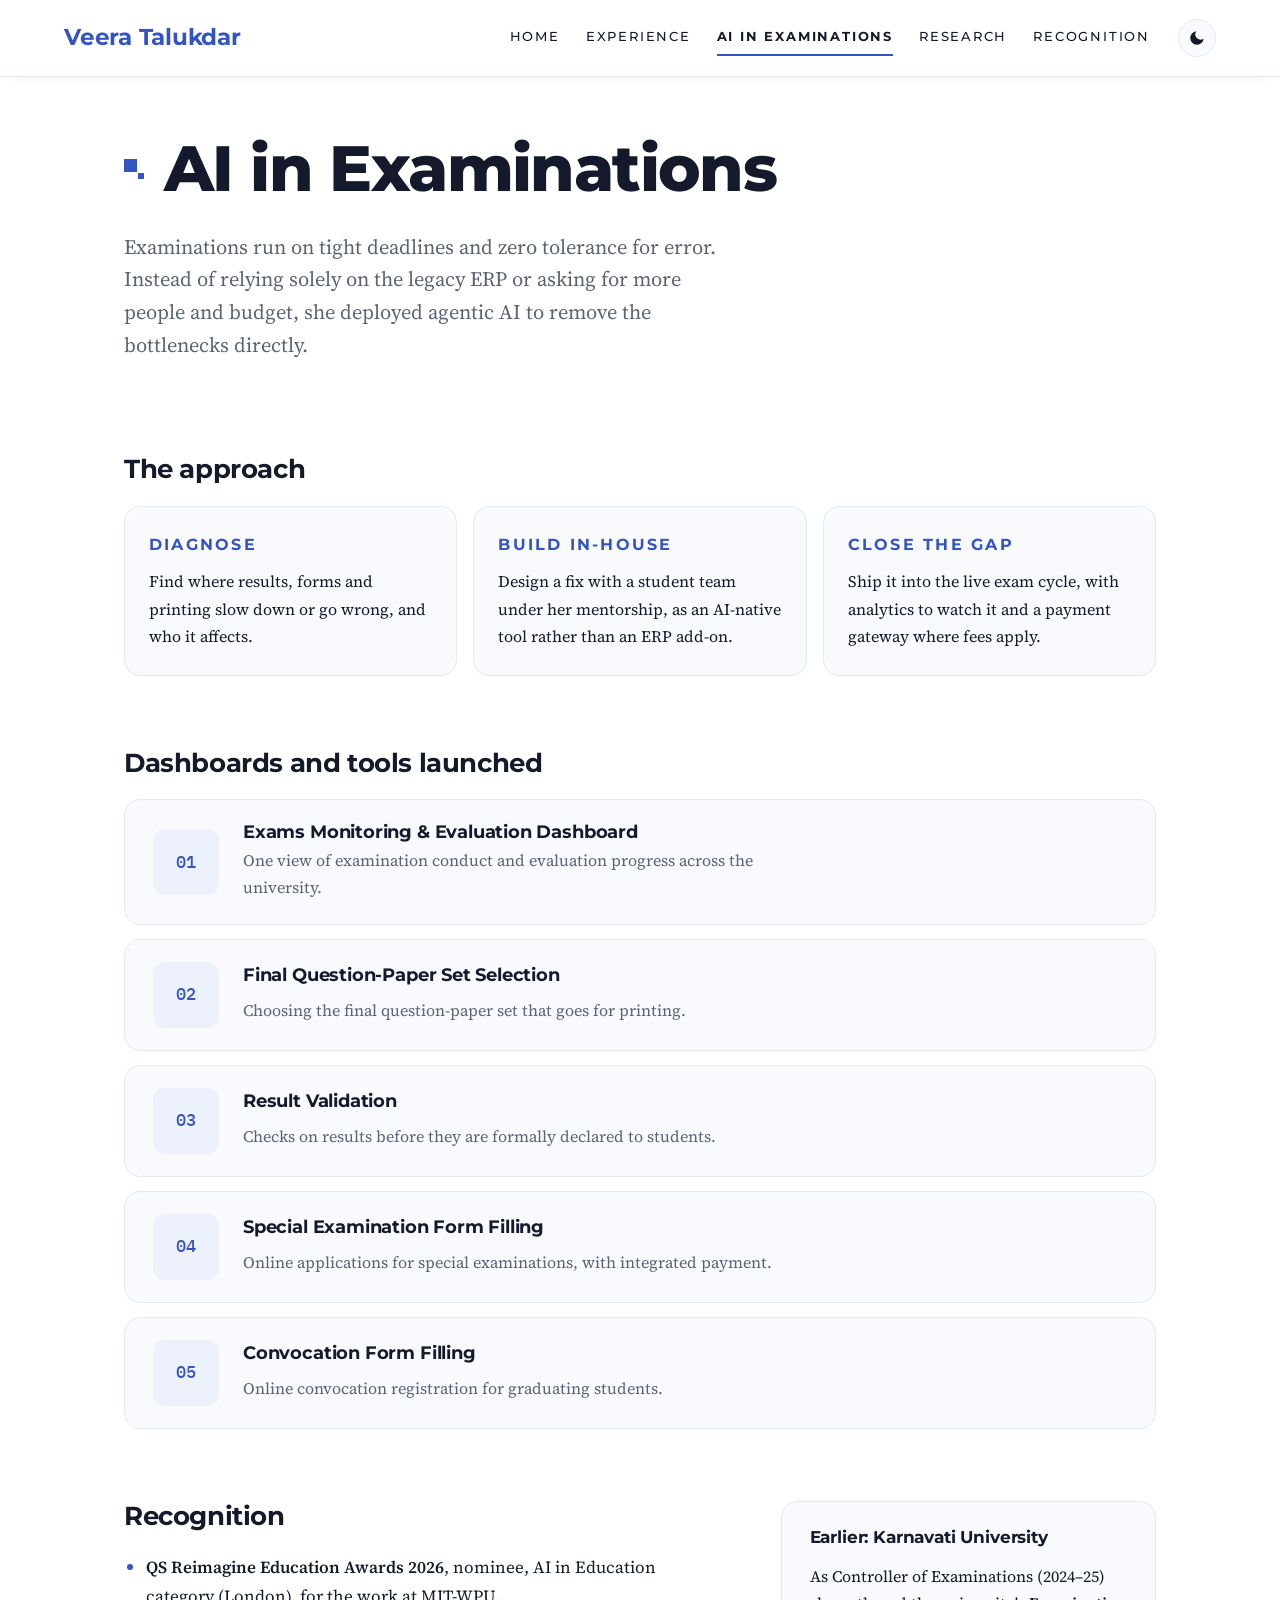
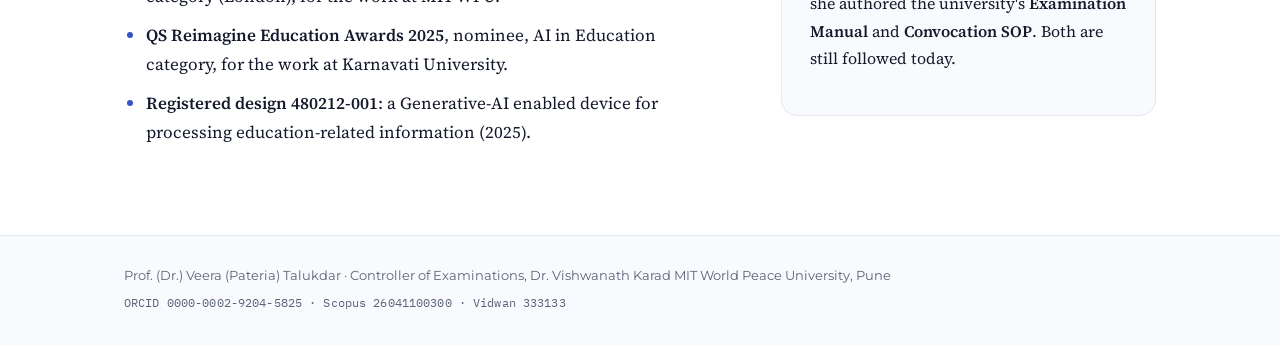
==== ai-in-examinations.html @ 5de2f0cc "Add files via upload" ====
<!doctype html>
<html lang="en">
<head>
<meta charset="utf-8">
<meta name="viewport" content="width=device-width, initial-scale=1, viewport-fit=cover">
<title>AI in Examinations · Veera Talukdar</title>
<link rel="preconnect" href="https://fonts.googleapis.com"><link rel="preconnect" href="https://fonts.gstatic.com" crossorigin><link rel="stylesheet" href="https://fonts.googleapis.com/css2?family=Montserrat:wght@500;600;700;800&amp;family=Source+Serif+4:ital,opsz,wght@0,8..60,400;0,8..60,600;1,8..60,400&amp;family=IBM+Plex+Mono:wght@400;500&amp;display=swap">
<link rel="stylesheet" href="styles.css">
<script>try{var t=localStorage.getItem("vt-theme");if(t)document.documentElement.setAttribute("data-theme",t)}catch(e){}</script>
</head>
<body>
<header class="top">
  <div class="top-in">
    <a class="brand" href="index.html">Veera Talukdar</a>
    <nav aria-label="Site"><ul><li><a href="index.html">Home</a></li><li><a href="experience.html">Experience</a></li><li><a href="ai-in-examinations.html" aria-current="page">AI in Examinations</a></li><li><a href="research.html">Research</a></li><li><a href="recognition.html">Recognition</a></li></ul></nav>
    <button type="button" class="theme-toggle" id="themeToggle" aria-label="Switch to dark theme" title="Switch theme">
      <svg class="i-moon" viewBox="0 0 24 24" width="18" height="18" aria-hidden="true"><path fill="currentColor" d="M21 12.8A9 9 0 1 1 11.2 3a7 7 0 0 0 9.8 9.8Z"/></svg>
      <svg class="i-sun" viewBox="0 0 24 24" width="18" height="18" aria-hidden="true"><circle cx="12" cy="12" r="4.5" fill="currentColor"/><g stroke="currentColor" stroke-width="2" stroke-linecap="round"><path d="M12 2v2.5M12 19.5V22M2 12h2.5M19.5 12H22M4.9 4.9l1.8 1.8M17.3 17.3l1.8 1.8M4.9 19.1l1.8-1.8M17.3 6.7l1.8-1.8"/></g></svg>
    </button>
  </div>
</header>
<main class="sheet">

<header class="page-head">
  <h1>AI in Examinations</h1>
  <p class="lede">Examinations run on tight deadlines and zero tolerance for error. Instead of relying solely on
  the legacy ERP or asking for more people and budget, she deployed agentic AI to remove the bottlenecks directly.</p>
</header>

<section>
  <h2>The approach</h2>
  <div class="trio">
    <div><p class="mono step">Diagnose</p><p>Find where results, forms and printing slow down or go wrong, and who it affects.</p></div>
    <div><p class="mono step">Build in-house</p><p>Design a fix with a student team under her mentorship, as an AI-native tool rather than an ERP add-on.</p></div>
    <div><p class="mono step">Close the gap</p><p>Ship it into the live exam cycle, with analytics to watch it and a payment gateway where fees apply.</p></div>
  </div>
</section>

<section>
  <h2>Dashboards and tools launched</h2>
  <ol class="tools">
    <li><h3>Exams Monitoring &amp; Evaluation Dashboard</h3><p>One view of examination conduct and evaluation progress across the university.</p></li>
    <li><h3>Final Question-Paper Set Selection</h3><p>Choosing the final question-paper set that goes for printing.</p></li>
    <li><h3>Result Validation</h3><p>Checks on results before they are formally declared to students.</p></li>
    <li><h3>Special Examination Form Filling</h3><p>Online applications for special examinations, with integrated payment.</p></li>
    <li><h3>Convocation Form Filling</h3><p>Online convocation registration for graduating students.</p></li>
  </ol>
</section>

<section class="split">
  <div>
    <h2>Recognition</h2>
    <ul class="ticks">
      <li><b>QS Reimagine Education Awards 2026</b>, nominee, AI in Education category (London), for the work at MIT-WPU.</li>
      <li><b>QS Reimagine Education Awards 2025</b>, nominee, AI in Education category, for the work at Karnavati University.</li>
      <li><b>Registered design 480212-001</b>: a Generative-AI enabled device for processing education-related information (2025).</li>
    </ul>
  </div>
  <aside class="note">
    <h3>Earlier: Karnavati University</h3>
    <p>As Controller of Examinations (2024&ndash;25) she authored the university's <b>Examination Manual</b> and
    <b>Convocation SOP</b>. Both are still followed today.</p>
  </aside>
</section>

</main>
<footer class="foot">
  <div class="foot-in">
    <p>Prof. (Dr.) Veera (Pateria) Talukdar &middot; Controller of Examinations, Dr. Vishwanath Karad MIT World Peace University, Pune</p>
    <p class="mono">ORCID 0000-0002-9204-5825 &middot; Scopus 26041100300 &middot; Vidwan 333133</p>
  </div>
</footer>
<script src="site.js"></script>
</body>
</html>
---- styles.css ----
/* Layout: white, airy single column; bold geometric headings, serif reading text, mono dates,
   bordered cards for entries. Blue is the only accent. Light by default, dark via the toggle. */
:root {
  --bg: #FFFFFF;
  --surface: #F8FAFD;
  --border: #E3E8F1;
  --ink: #141A2C;
  --muted: #5A6377;
  --accent: #3454C4;
  --accent-soft: #EDF1FC;
  --shadow: 0 1px 2px rgba(20, 26, 44, .04), 0 8px 24px -16px rgba(20, 26, 44, .12);
  --font-display: "Montserrat", "Avenir Next", "Segoe UI", system-ui, sans-serif;
  --font-body: "Source Serif 4", "Iowan Old Style", Georgia, serif;
  --font-mono: "IBM Plex Mono", ui-monospace, "SFMono-Regular", Menlo, monospace;
  color-scheme: light;
}
:root[data-theme="dark"] {
  --bg: #0E1220;
  --surface: #151A2A;
  --border: #262D43;
  --ink: #E8EBF4;
  --muted: #9CA5BC;
  --accent: #8EA6FF;
  --accent-soft: rgba(142, 166, 255, .12);
  --shadow: 0 1px 2px rgba(0, 0, 0, .3), 0 8px 24px -16px rgba(0, 0, 0, .6);
  color-scheme: dark;
}

* { box-sizing: border-box; }
html { -webkit-text-size-adjust: 100%; }
body {
  margin: 0; background: var(--bg); color: var(--ink);
  font-family: var(--font-body); font-size: 1.06rem; line-height: 1.72;
  transition: background-color .2s ease, color .2s ease;
}
a { color: var(--accent); text-underline-offset: .2em; text-decoration-thickness: 1px; }
a:hover { text-decoration-thickness: 2px; }
:focus-visible { outline: 2px solid var(--accent); outline-offset: 3px; border-radius: 3px; }
.mono { font-family: var(--font-mono); font-size: .9rem; letter-spacing: .01em; }
.sr { position: absolute; width: 1px; height: 1px; overflow: hidden; clip: rect(0 0 0 0); white-space: nowrap; }
b, strong { font-weight: 600; }

/* ---------- header ---------- */
.top {
  position: sticky; top: env(safe-area-inset-top, 0px); z-index: 10;
  background: color-mix(in srgb, var(--bg) 94%, transparent);
  backdrop-filter: blur(10px); border-bottom: 1px solid var(--border);
  box-shadow: 0 6px 18px -16px rgba(20, 26, 44, .35);
}
.top-in {
  max-width: 1200px; margin: 0 auto; padding-inline: 24px; padding-block: 18px;
  display: flex; align-items: center; gap: 12px 28px; flex-wrap: wrap;
}
.brand {
  font-family: var(--font-display); font-weight: 700; font-size: 1.45rem; letter-spacing: -.01em;
  color: var(--accent); text-decoration: none; margin-right: auto;
}
.top nav ul { list-style: none; margin: 0; padding: 0; display: flex; flex-wrap: wrap; gap: 4px 26px; }
.top nav a {
  display: block; padding-block: 6px; text-decoration: none; color: var(--ink);
  font-family: var(--font-display); font-size: .8rem; font-weight: 500; letter-spacing: .14em; text-transform: uppercase;
  border-bottom: 2px solid transparent;
}
.top nav a:hover { color: var(--accent); }
.top nav a[aria-current="page"] { font-weight: 700; border-bottom-color: var(--accent); }
.theme-toggle {
  width: 38px; height: 38px; display: grid; place-items: center; border-radius: 50%; cursor: pointer;
  background: var(--surface); color: var(--ink); border: 1px solid var(--border);
}
.theme-toggle:hover { color: var(--accent); border-color: var(--accent); }
.theme-toggle .i-sun { display: none; }
:root[data-theme="dark"] .theme-toggle .i-sun { display: block; }
:root[data-theme="dark"] .theme-toggle .i-moon { display: none; }

/* ---------- page column ---------- */
.sheet {
  max-width: 1080px; margin: 0 auto; padding-inline: 24px; padding-block: 56px 88px;
  display: grid; gap: 72px;
}
.sheet > * { min-width: 0; }

h1, h2, h3 { font-family: var(--font-display); text-wrap: balance; margin: 0; line-height: 1.12; color: var(--ink); }
h1 { font-size: clamp(2.4rem, 5.4vw, 4rem); font-weight: 800; letter-spacing: -.025em; }
h2 { font-size: 1.65rem; font-weight: 700; letter-spacing: -.015em; margin-bottom: 22px; }
h3 { font-size: 1.22rem; font-weight: 700; letter-spacing: -.01em; }
p { margin: 0 0 1em; max-width: 68ch; }
.eyebrow {
  font-family: var(--font-display); font-size: .76rem; text-transform: uppercase; letter-spacing: .16em; font-weight: 600;
  color: var(--accent); margin-bottom: 14px;
}
.lede { font-size: 1.28rem; line-height: 1.6; color: var(--muted); max-width: 60ch; margin-top: 22px; }

/* page title marker: one square and one small square */
.page-head h1, .hero h1 { display: flex; align-items: center; gap: 20px; }
.page-head h1::before, .hero h1::before {
  content: ""; flex: none; width: 20px; height: 20px;
  background:
    linear-gradient(var(--accent), var(--accent)) 0 0 / 13px 13px no-repeat,
    linear-gradient(var(--accent), var(--accent)) 14px 14px / 6px 6px no-repeat;
}
.hero h1 { display: block; }
.hero h1::before { display: none; }

/* ---------- hero ---------- */
.hero { display: grid; grid-template-columns: minmax(0, 1fr) auto; gap: 32px 56px; align-items: center; }
.hero-text { min-width: 0; }
.portrait { margin: 0; }
.portrait img {
  display: block; width: 220px; height: 220px; max-width: 100%; border-radius: 24px; object-fit: cover;
  border: 1px solid var(--border); box-shadow: var(--shadow);
}
.actions { display: flex; flex-wrap: wrap; gap: 12px; margin-top: 30px; }
.btn {
  display: inline-block; padding: 11px 20px; border-radius: 10px; text-decoration: none;
  font-family: var(--font-display); font-weight: 600; font-size: .9rem;
  background: var(--accent); color: var(--bg); border: 1.5px solid var(--accent);
}
.btn:hover { filter: brightness(1.08); text-decoration: none; }
.btn.ghost { background: transparent; color: var(--accent); }
.btn.ghost:hover { background: var(--accent-soft); }

/* ---------- stats ---------- */
.register dl { margin: 0; display: grid; grid-template-columns: repeat(4, minmax(0, 1fr)); gap: 16px; }
.register dl > div {
  min-width: 0; padding: 22px 22px 20px; border: 1px solid var(--border); border-radius: 14px; background: var(--surface);
}
.register dt { font-family: var(--font-display); font-size: .74rem; text-transform: uppercase; letter-spacing: .12em; font-weight: 600; color: var(--muted); }
.register dd { margin: 10px 0 0; display: grid; gap: 4px; }
.register dd b {
  font-family: var(--font-display); font-size: 2.5rem; line-height: 1; font-weight: 800; letter-spacing: -.02em;
  color: var(--accent); font-variant-numeric: tabular-nums;
}
.register dd span { font-size: .92rem; color: var(--muted); line-height: 1.45; }

/* ---------- cards ---------- */
.card { border: 1px solid var(--border); border-radius: 16px; background: var(--surface); padding: 30px 34px; }
.badge {
  width: 66px; height: 66px; flex: none; border-radius: 12px; display: grid; place-items: center;
  background: var(--accent-soft); color: var(--accent);
  font-family: var(--font-display); font-weight: 700; font-size: .82rem; letter-spacing: .04em;
}

/* ---------- split + note ---------- */
.split { display: grid; grid-template-columns: minmax(0, 1.6fr) minmax(0, 1fr); gap: 32px 56px; align-items: start; }
.split > * { min-width: 0; }
.note { border: 1px solid var(--border); border-radius: 16px; background: var(--surface); padding: 26px 28px; }
.note h3 { margin-bottom: 16px; font-size: 1.05rem; }
.note p { font-size: 1rem; }
.plain { list-style: none; margin: 0; padding: 0; display: grid; gap: 14px; }
.plain li { display: grid; gap: 2px; line-height: 1.4; }
.plain b { font-family: var(--font-display); font-size: .92rem; font-weight: 600; }
.plain span { font-family: var(--font-display); font-size: .86rem; color: var(--muted); }
.ticks { margin: 0; padding-left: 22px; display: grid; gap: 10px; }
.ticks li { max-width: 72ch; }
.ticks li::marker { color: var(--accent); }

/* ---------- contact ---------- */
.contact { display: grid; gap: 18px; }
.copyrow { display: flex; flex-wrap: wrap; align-items: center; gap: 10px 14px; }
.copyrow .label { font-family: var(--font-display); font-size: .74rem; text-transform: uppercase; letter-spacing: .14em; font-weight: 600; color: var(--muted); }
.copyrow code { font-family: var(--font-mono); font-size: 1rem; user-select: all; overflow-wrap: anywhere; }
.copy {
  font-family: var(--font-display); font-size: .8rem; font-weight: 600; padding: 6px 14px; border-radius: 8px; cursor: pointer;
  border: 1px solid var(--border); background: var(--surface); color: var(--ink);
}
.copy:hover { border-color: var(--accent); color: var(--accent); }
.links { list-style: none; margin: 0; padding: 0; display: flex; flex-wrap: wrap; gap: 10px; }
.links a {
  display: inline-block; padding: 8px 16px; border-radius: 10px; border: 1px solid var(--border);
  font-family: var(--font-display); font-weight: 600; font-size: .88rem; text-decoration: none;
}
.links a:hover { background: var(--accent-soft); border-color: var(--accent); }

/* ---------- experience ---------- */
.page-head { display: grid; }
.page-head .lede { margin-top: 26px; }
.timeline { list-style: none; margin: 0; padding: 0; display: grid; gap: 22px; }
.role-top { display: grid; grid-template-columns: auto minmax(0, 1fr) auto; gap: 6px 24px; align-items: center; }
.role-id { min-width: 0; }
.org { font-family: var(--font-display); font-size: 1rem; color: var(--muted); margin: 6px 0 0; }
.when { color: var(--muted); margin: 0; white-space: nowrap; font-variant-numeric: tabular-nums; }
.role ul { margin: 24px 0 0; padding-left: calc(66px + 24px + 2px); display: grid; gap: 10px; }
.role li { max-width: 72ch; }

/* ---------- AI page ---------- */
.trio { display: grid; grid-template-columns: repeat(3, minmax(0, 1fr)); gap: 16px; }
.trio > div { min-width: 0; padding: 24px; border: 1px solid var(--border); border-radius: 16px; background: var(--surface); }
.trio p { font-size: 1rem; margin: 0; }
.step {
  font-family: var(--font-display); font-size: .78rem; color: var(--accent); text-transform: uppercase;
  letter-spacing: .14em; font-weight: 700; margin-bottom: 10px !important;
}
.tools { list-style: none; counter-reset: q; margin: 0; padding: 0; display: grid; gap: 14px; }
.tools li {
  counter-increment: q; display: grid; grid-template-columns: 66px minmax(0, 1fr); gap: 2px 24px; align-items: center;
  padding: 22px 28px; border: 1px solid var(--border); border-radius: 16px; background: var(--surface);
}
.tools li::before {
  content: counter(q, decimal-leading-zero); grid-row: span 2; width: 66px; height: 66px; border-radius: 12px;
  display: grid; place-items: center; background: var(--accent-soft); color: var(--accent);
  font-family: var(--font-mono); font-weight: 500; font-size: 1.05rem;
}
.tools h3 { font-size: 1.15rem; }
.tools p { margin: 2px 0 0; color: var(--muted); font-size: 1rem; }

/* ---------- tables ---------- */
.tablewrap { overflow-x: auto; border: 1px solid var(--border); border-radius: 14px; }
table { border-collapse: collapse; width: 100%; min-width: 640px; font-size: .98rem; }
th {
  text-align: left; font-family: var(--font-display); font-size: .72rem; text-transform: uppercase; letter-spacing: .12em;
  font-weight: 700; color: var(--muted); padding: 12px 16px; background: var(--surface); border-bottom: 1px solid var(--border);
}
td { padding: 13px 16px; border-bottom: 1px solid var(--border); vertical-align: top; line-height: 1.5; }
td.mono { white-space: nowrap; color: var(--accent); }
tr:last-child td { border-bottom: 0; }
td .sub { display: block; font-family: var(--font-display); font-size: .82rem; color: var(--accent); margin-top: 4px; }
.pill {
  display: inline-block; font-family: var(--font-display); font-size: .74rem; font-weight: 600; padding: 3px 10px;
  border-radius: 99px; border: 1px solid var(--border); color: var(--muted); white-space: nowrap;
}
.pill.done { color: var(--accent); border-color: transparent; background: var(--accent-soft); }

/* ---------- publications ---------- */
.filters { display: flex; flex-wrap: wrap; gap: 8px; align-items: center; margin-bottom: 14px; }
.chip {
  font-family: var(--font-display); font-size: .84rem; font-weight: 600; cursor: pointer; padding: 7px 14px; border-radius: 99px;
  border: 1px solid var(--border); background: var(--bg); color: var(--ink);
}
.chip span { font-family: var(--font-mono); font-size: .76rem; font-weight: 400; color: var(--muted); margin-left: 4px; }
.chip:hover { border-color: var(--accent); }
.chip[aria-pressed="true"] { border-color: var(--accent); background: var(--accent); color: var(--bg); }
.chip[aria-pressed="true"] span { color: var(--bg); opacity: .8; }
.search { flex: 1 1 220px; display: flex; }
.search input {
  width: 100%; font-family: var(--font-display); font-size: .9rem; padding: 8px 14px; border-radius: 10px;
  border: 1px solid var(--border); background: var(--bg); color: var(--ink);
}
.search input:focus { border-color: var(--accent); outline: none; box-shadow: 0 0 0 3px var(--accent-soft); }
.count { color: var(--muted); margin-bottom: 6px; }
.pubs { margin: 0; padding-left: 2.8rem; display: grid; }
.pubs li { padding-block: 12px; padding-left: 8px; border-bottom: 1px solid var(--border); font-size: 1rem; line-height: 1.6; overflow-wrap: anywhere; }
.pubs li::marker { font-family: var(--font-mono); font-size: .82rem; color: var(--accent); }
.pubs .me { color: var(--accent); }
.empty { color: var(--muted); font-style: italic; }

/* ---------- awards ---------- */
.awards { list-style: none; margin: 0; padding: 0; display: grid; }
.awards li { display: grid; grid-template-columns: 4.2rem minmax(0, 1fr); gap: 16px; padding-block: 14px; border-bottom: 1px solid var(--border); }
.yr { color: var(--accent); padding-top: 3px; font-variant-numeric: tabular-nums; }
.tags { list-style: none; margin: 0; padding: 0; display: flex; flex-wrap: wrap; gap: 8px; }
.tags li {
  font-family: var(--font-display); font-size: .84rem; padding: 7px 14px; border: 1px solid var(--border);
  border-radius: 10px; background: var(--surface);
}

/* ---------- footer ---------- */
.foot { border-top: 1px solid var(--border); background: var(--surface); }
.foot-in { max-width: 1080px; margin: 0 auto; padding-inline: 24px; padding-block: 28px; font-family: var(--font-display); font-size: .84rem; color: var(--muted); }
.foot-in p { margin: 0 0 4px; max-width: none; }
.foot-in .mono { font-size: .78rem; }

@media (prefers-reduced-motion: no-preference) {
  .card, .tools li, .trio > div, .register dl > div { transition: border-color .2s ease, box-shadow .2s ease; }
  .card:hover, .tools li:hover, .trio > div:hover { border-color: color-mix(in srgb, var(--accent) 35%, var(--border)); box-shadow: var(--shadow); }
}

/* ---------- responsive ---------- */
@media (max-width: 960px) {
  .top nav ul { gap: 4px 18px; }
  .register dl { grid-template-columns: repeat(2, minmax(0, 1fr)); }
  .split { grid-template-columns: minmax(0, 1fr); }
  .trio { grid-template-columns: minmax(0, 1fr); }
}
@media (max-width: 640px) {
  .top-in { padding-inline: 16px; padding-block: 12px; }
  .brand { font-size: 1.2rem; }
  .top nav { order: 3; width: 100%; }
  .top nav ul { gap: 2px 16px; }
  .top nav a { font-size: .72rem; letter-spacing: .1em; }
  .sheet { padding-inline: 16px; padding-block: 36px 64px; gap: 52px; }
  .page-head h1 { gap: 14px; }
  .hero { grid-template-columns: minmax(0, 1fr); }
  .portrait { order: -1; }
  .portrait img { width: 140px; height: 140px; border-radius: 18px; }
  .card { padding: 22px 20px; }
  .role-top { grid-template-columns: auto minmax(0, 1fr); }
  .when { grid-column: 2; white-space: normal; }
  .role ul { padding-left: 20px; }
  .badge { width: 52px; height: 52px; font-size: .72rem; }
  .tools li { grid-template-columns: 48px minmax(0, 1fr); padding: 18px; gap: 2px 16px; }
  .tools li::before { width: 48px; height: 48px; font-size: .9rem; }
  .foot-in { padding-inline: 16px; }
}
@media (max-width: 420px) {
  .register dl { grid-template-columns: minmax(0, 1fr); }
}
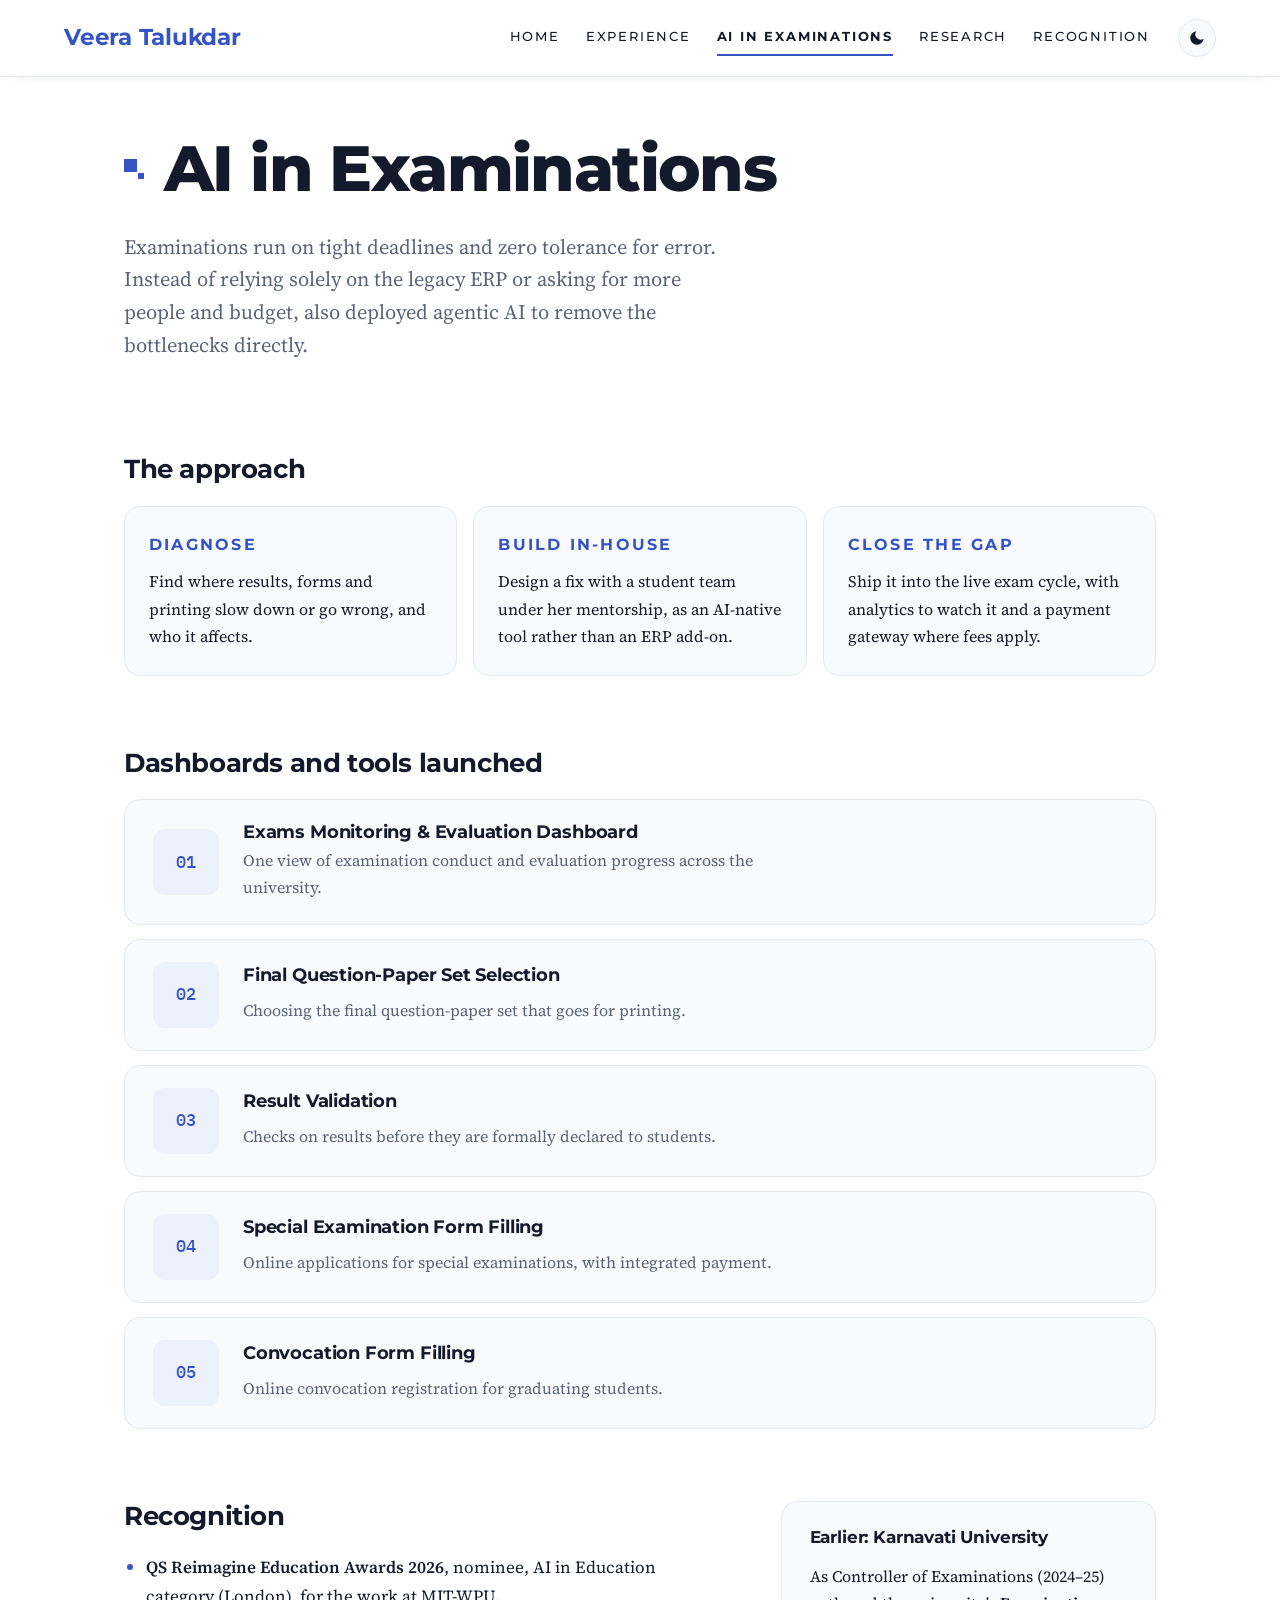
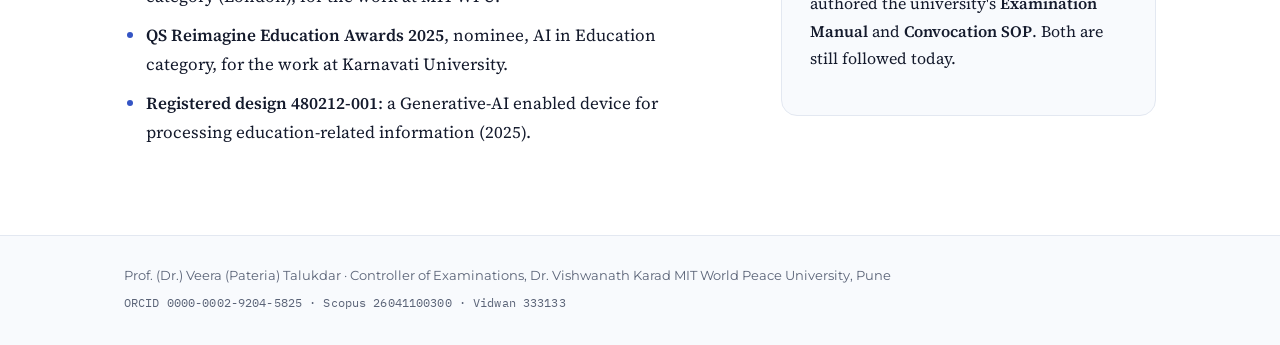
==== commit 738b381d: "Update ai-in-examinations.html" ====
--- a/ai-in-examinations.html
+++ b/ai-in-examinations.html
@@ -24,7 +24,7 @@
 <header class="page-head">
   <h1>AI in Examinations</h1>
   <p class="lede">Examinations run on tight deadlines and zero tolerance for error. Instead of relying solely on
-  the legacy ERP or asking for more people and budget, she deployed agentic AI to remove the bottlenecks directly.</p>
+  the legacy ERP or asking for more people and budget, also deployed agentic AI to remove the bottlenecks directly.</p>
 </header>
 
 <section>
@@ -58,7 +58,7 @@
   </div>
   <aside class="note">
     <h3>Earlier: Karnavati University</h3>
-    <p>As Controller of Examinations (2024&ndash;25) she authored the university's <b>Examination Manual</b> and
+    <p>As Controller of Examinations (2024&ndash;25)  authored the university's <b>Examination Manual</b> and
     <b>Convocation SOP</b>. Both are still followed today.</p>
   </aside>
 </section>
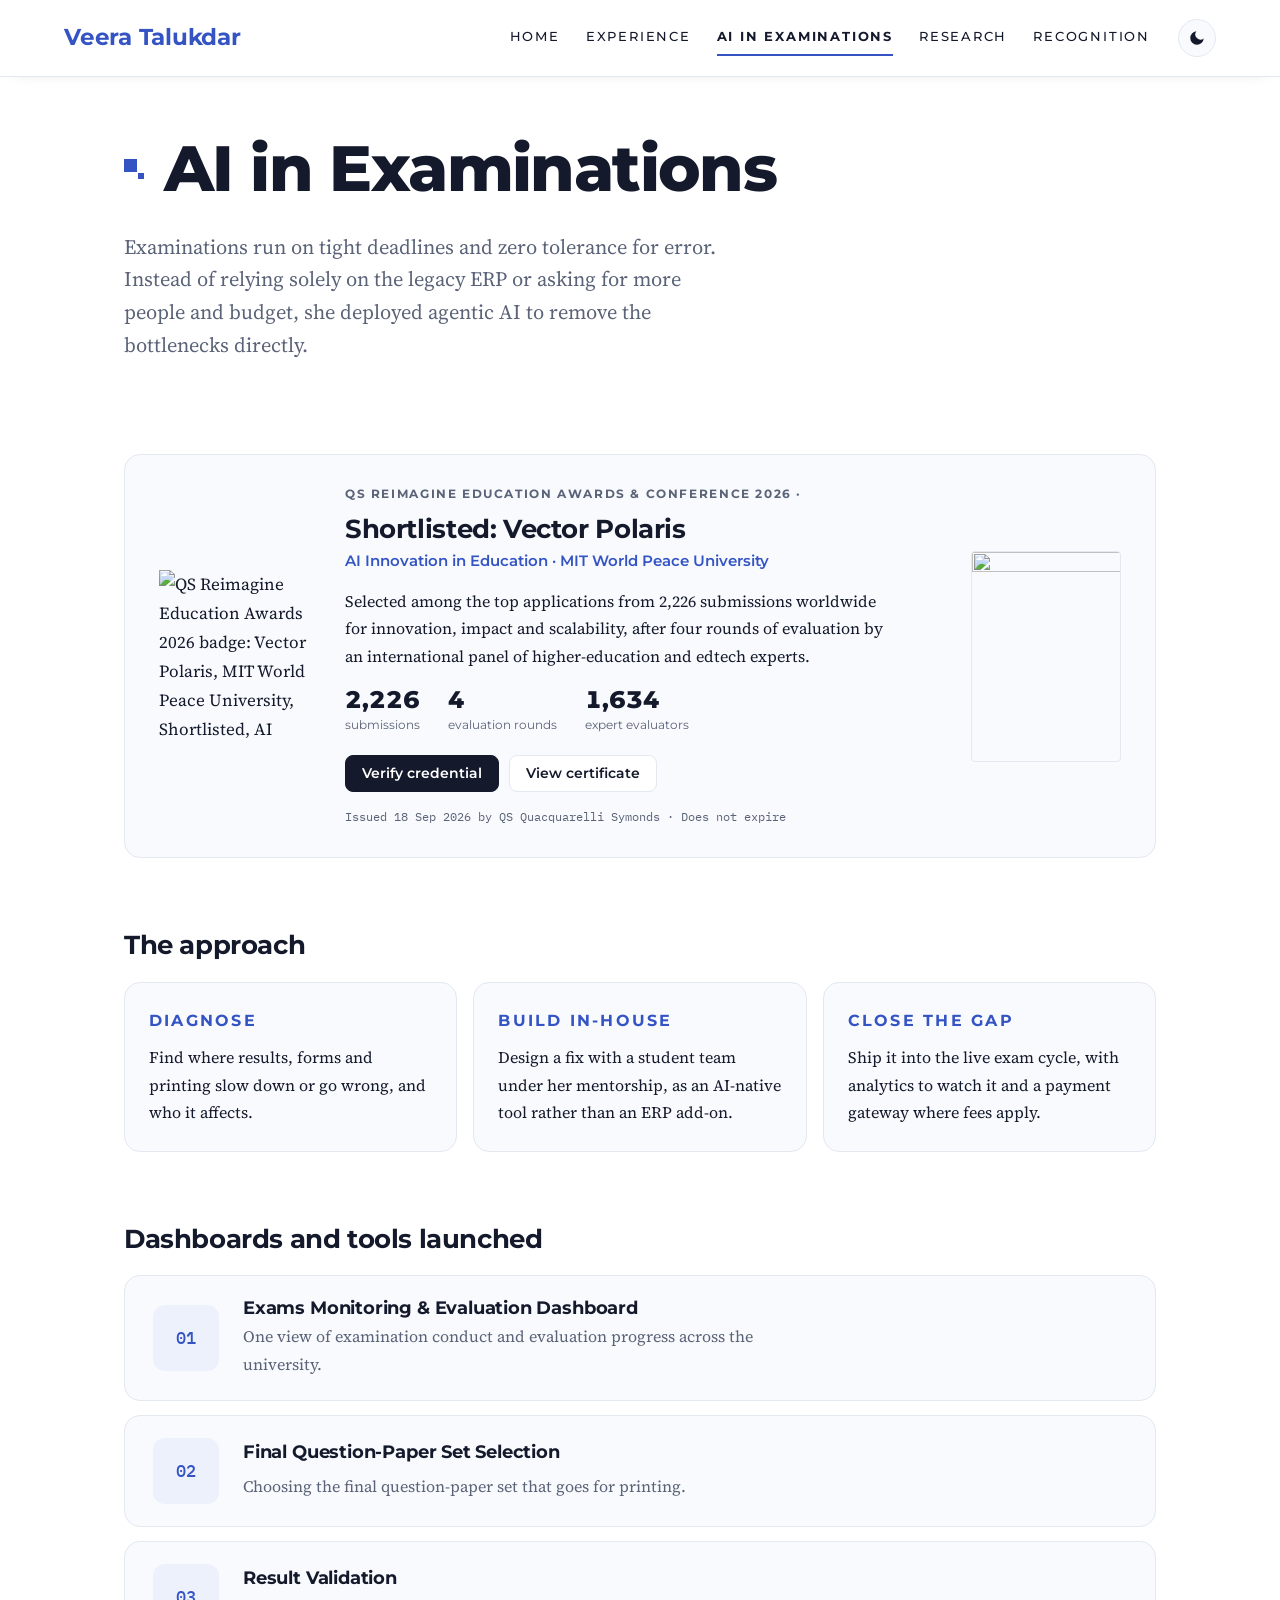
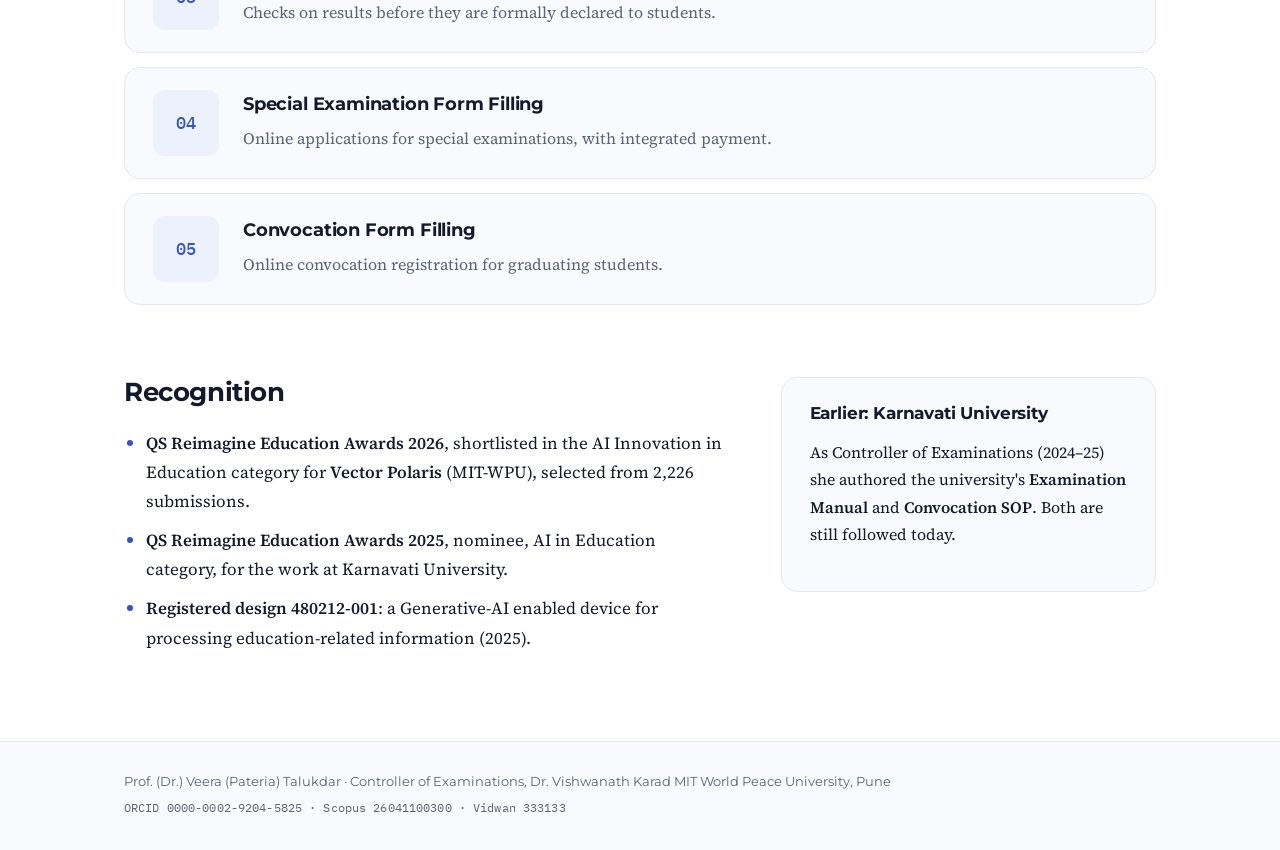
==== commit 29235412: "Update ai-in-examinations.html" ====
--- a/ai-in-examinations.html
+++ b/ai-in-examinations.html
@@ -7,6 +7,63 @@
 <link rel="preconnect" href="https://fonts.googleapis.com"><link rel="preconnect" href="https://fonts.gstatic.com" crossorigin><link rel="stylesheet" href="https://fonts.googleapis.com/css2?family=Montserrat:wght@500;600;700;800&amp;family=Source+Serif+4:ital,opsz,wght@0,8..60,400;0,8..60,600;1,8..60,400&amp;family=IBM+Plex+Mono:wght@400;500&amp;display=swap">
 <link rel="stylesheet" href="styles.css">
 <script>try{var t=localStorage.getItem("vt-theme");if(t)document.documentElement.setAttribute("data-theme",t)}catch(e){}</script>
+<style>
+/* QS credential: badge, certificate and plain buttons (uses the site's theme tokens) */
+.credential {
+  display: grid; grid-template-columns: 150px minmax(0, 1fr) 150px; gap: 24px 36px; align-items: center;
+  padding: 30px 34px; border: 1px solid var(--border); border-radius: 16px; background: var(--surface);
+}
+.credential > * { min-width: 0; }
+.cred-badge { display: block; width: 150px; max-width: 100%; height: auto; }
+.cred-kicker {
+  font-family: var(--font-display); font-size: .72rem; font-weight: 700; letter-spacing: .14em; text-transform: uppercase;
+  color: var(--muted); margin: 0 0 10px;
+}
+.credential h2 { margin: 0 0 4px; font-size: 1.6rem; }
+.cred-sub { font-family: var(--font-display); font-size: .95rem; color: var(--accent); font-weight: 600; margin: 0 0 14px; }
+.credential p.cred-body { margin: 0 0 16px; font-size: 1rem; }
+.cred-stats { list-style: none; margin: 0 0 20px; padding: 0; display: flex; flex-wrap: wrap; gap: 10px 28px; }
+.cred-stats li { display: grid; }
+.cred-stats b {
+  font-family: var(--font-display); font-size: 1.5rem; font-weight: 800; line-height: 1.15;
+  color: var(--ink); font-variant-numeric: tabular-nums;
+}
+.cred-stats span { font-family: var(--font-display); font-size: .78rem; color: var(--muted); }
+.cred-actions { display: flex; flex-wrap: wrap; align-items: center; gap: 10px; }
+.cred-btn {
+  display: inline-block; padding: 9px 16px; border-radius: 8px; cursor: pointer; text-decoration: none;
+  font-family: var(--font-display); font-size: .86rem; font-weight: 600; line-height: 1.2;
+  border: 1px solid var(--border); background: var(--bg); color: var(--ink);
+}
+.cred-btn:hover { border-color: var(--ink); text-decoration: none; }
+.cred-btn.primary { background: var(--ink); border-color: var(--ink); color: var(--bg); }
+.cred-btn.primary:hover { background: var(--accent); border-color: var(--accent); }
+.cred-meta { font-family: var(--font-mono); font-size: .78rem; color: var(--muted); margin: 14px 0 0; }
+.cert-thumb { display: block; padding: 0; border: 0; background: none; cursor: zoom-in; justify-self: end; }
+.cert-thumb img {
+  display: block; width: 150px; max-width: 100%; height: auto; border-radius: 4px;
+  border: 1px solid var(--border);
+}
+.cert-thumb:hover img { border-color: var(--ink); }
+.cert-dialog {
+  width: min(720px, calc(100vw - 32px)); max-height: calc(100vh - 32px); padding: 0; border: 1px solid var(--border);
+  border-radius: 12px; background: var(--bg); color: var(--ink);
+}
+.cert-dialog::backdrop { background: rgba(14, 18, 32, .6); }
+.cert-dialog-in { display: grid; gap: 12px; padding: 16px; }
+.cert-dialog-head { display: flex; align-items: center; justify-content: space-between; gap: 16px; }
+.cert-dialog-head p { margin: 0; font-family: var(--font-display); font-weight: 700; font-size: .92rem; }
+.cert-dialog img { display: block; width: 100%; height: auto; max-height: calc(100vh - 150px); object-fit: contain; }
+@media (max-width: 860px) {
+  .credential { grid-template-columns: 120px minmax(0, 1fr); }
+  .cred-badge { width: 120px; }
+  .cert-thumb { display: none; }
+}
+@media (max-width: 560px) {
+  .credential { grid-template-columns: minmax(0, 1fr); padding: 24px 20px; }
+  .cred-badge { width: 110px; }
+}
+</style>
 </head>
 <body>
 <header class="top">
@@ -24,8 +81,57 @@
 <header class="page-head">
   <h1>AI in Examinations</h1>
   <p class="lede">Examinations run on tight deadlines and zero tolerance for error. Instead of relying solely on
-  the legacy ERP or asking for more people and budget, also deployed agentic AI to remove the bottlenecks directly.</p>
+  the legacy ERP or asking for more people and budget, she deployed agentic AI to remove the bottlenecks directly.</p>
 </header>
+
+<section class="credential" aria-labelledby="cred-title">
+  <img class="cred-badge" src="/qs-2026-badge.png" width="150" height="173"
+       alt="QS Reimagine Education Awards 2026 badge: Vector Polaris, MIT World Peace University, Shortlisted, AI Innovation in Education">
+  <div>
+    <p class="cred-kicker">QS Reimagine Education Awards &amp; Conference 2026 &middot</p>
+    <h2 id="cred-title">Shortlisted: Vector Polaris</h2>
+    <p class="cred-sub">AI Innovation in Education &middot; MIT World Peace University</p>
+    <p class="cred-body">Selected among the top applications from 2,226 submissions worldwide for innovation, impact and
+    scalability, after four rounds of evaluation by an international panel of higher-education and edtech experts.</p>
+    <ul class="cred-stats">
+      <li><b>2,226</b><span>submissions</span></li>
+      <li><b>4</b><span>evaluation rounds</span></li>
+      <li><b>1,634</b><span>expert evaluators</span></li>
+    </ul>
+    <div class="cred-actions">
+      <a class="cred-btn primary" href="https://www.credential.net/5abb5b8d-9291-4022-9406-ef1fc9f77c1b" target="_blank" rel="noopener">Verify credential</a>
+      <button type="button" class="cred-btn" id="certOpen" aria-haspopup="dialog" aria-controls="certDialog">View certificate</button>
+    </div>
+    <p class="cred-meta">Issued 18 Sep 2026 by QS Quacquarelli Symonds &middot; Does not expire</p>
+  </div>
+  <button type="button" class="cert-thumb" id="certThumb" aria-label="View certificate">
+    <img src="/qs-2026-certificate.jpg" width="150" height="212" alt="">
+  </button>
+</section>
+
+<dialog class="cert-dialog" id="certDialog" aria-labelledby="certDialogTitle">
+  <div class="cert-dialog-in">
+    <div class="cert-dialog-head">
+      <p id="certDialogTitle">Shortlisted project certificate &middot; QS Reimagine Education 2026</p>
+      <button type="button" class="cred-btn" id="certClose">Close</button>
+    </div>
+    <img src="images/qs-2026-certificate.jpg" width="950" height="1345"
+         alt="QS Reimagine Education Awards &amp; Conference 2026 shortlisted project certificate for Vector Polaris, AI Innovation in Education, MIT World Peace University">
+  </div>
+</dialog>
+<script>
+(function () {
+  var d = document.getElementById("certDialog");
+  var openers = [document.getElementById("certOpen"), document.getElementById("certThumb")];
+  if (!d || typeof d.showModal !== "function") {
+    openers.forEach(function (o) { if (o) o.addEventListener("click", function () { window.location.href = "images/qs-2026-certificate.jpg"; }); });
+    return;
+  }
+  openers.forEach(function (o) { if (o) o.addEventListener("click", function () { d.showModal(); }); });
+  document.getElementById("certClose").addEventListener("click", function () { d.close(); });
+  d.addEventListener("click", function (e) { if (e.target === d) d.close(); });
+})();
+</script>
 
 <section>
   <h2>The approach</h2>
@@ -51,14 +157,14 @@
   <div>
     <h2>Recognition</h2>
     <ul class="ticks">
-      <li><b>QS Reimagine Education Awards 2026</b>, nominee, AI in Education category (London), for the work at MIT-WPU.</li>
+      <li><b>QS Reimagine Education Awards 2026</b>, shortlisted in the AI Innovation in Education category for <b>Vector Polaris</b> (MIT-WPU), selected from 2,226 submissions.</li>
       <li><b>QS Reimagine Education Awards 2025</b>, nominee, AI in Education category, for the work at Karnavati University.</li>
       <li><b>Registered design 480212-001</b>: a Generative-AI enabled device for processing education-related information (2025).</li>
     </ul>
   </div>
   <aside class="note">
     <h3>Earlier: Karnavati University</h3>
-    <p>As Controller of Examinations (2024&ndash;25)  authored the university's <b>Examination Manual</b> and
+    <p>As Controller of Examinations (2024&ndash;25) she authored the university's <b>Examination Manual</b> and
     <b>Convocation SOP</b>. Both are still followed today.</p>
   </aside>
 </section>
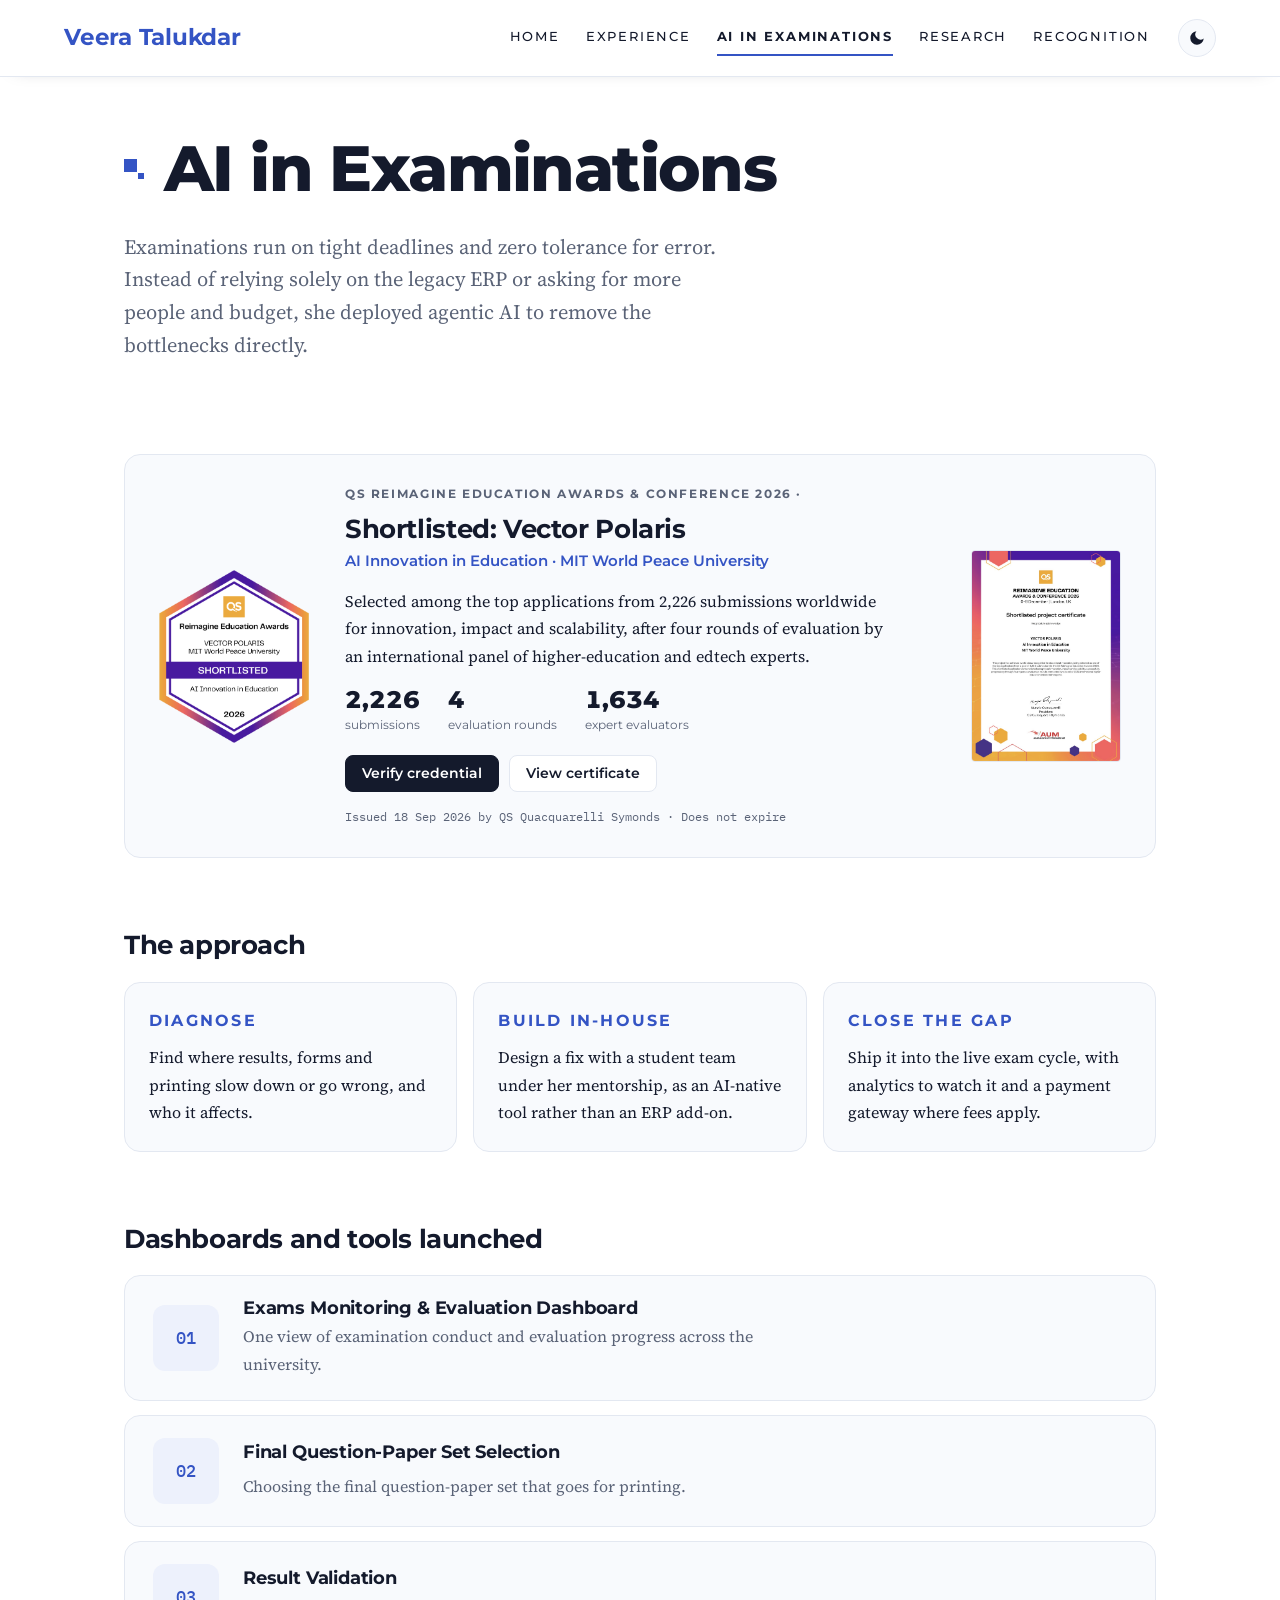
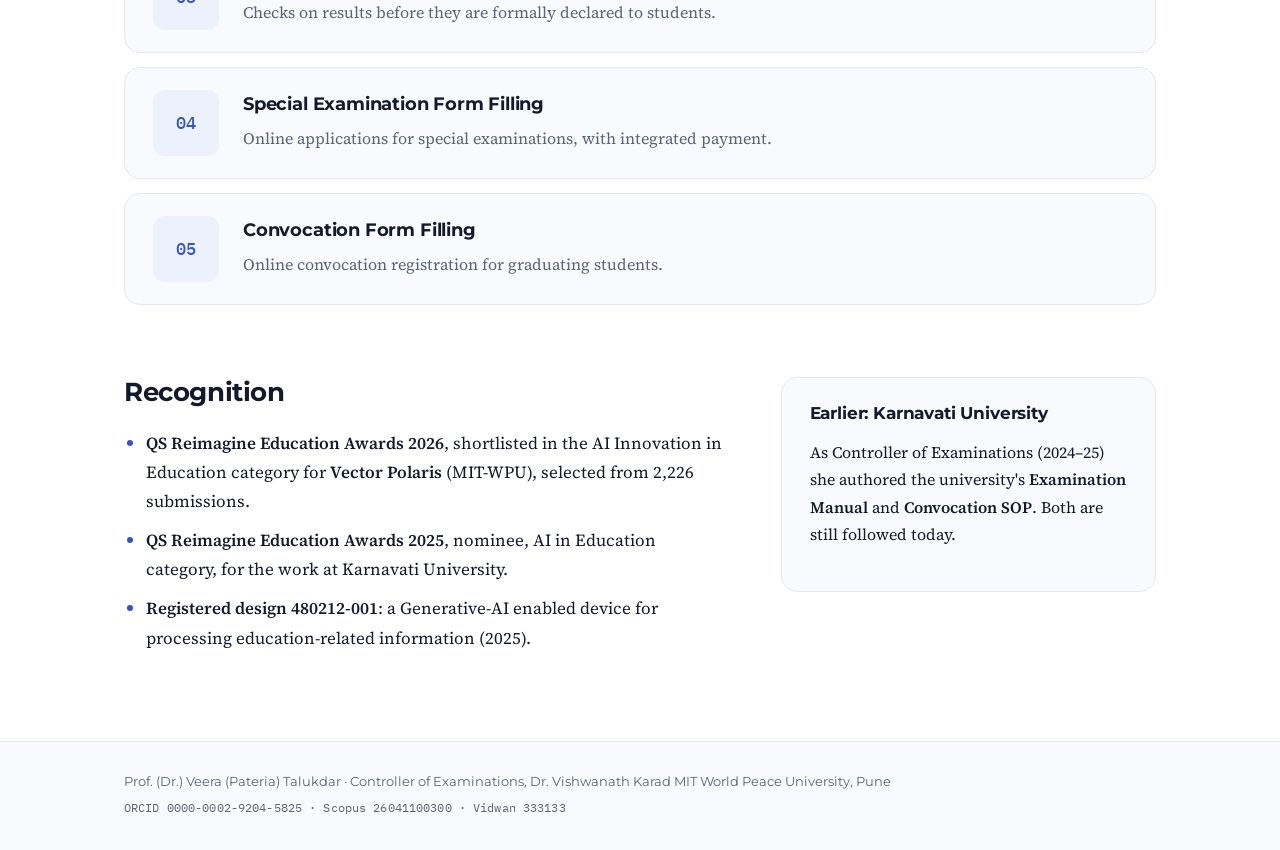
==== commit 6809572d: "Update ai-in-examinations.html" ====
--- a/ai-in-examinations.html
+++ b/ai-in-examinations.html
@@ -115,7 +115,7 @@
       <p id="certDialogTitle">Shortlisted project certificate &middot; QS Reimagine Education 2026</p>
       <button type="button" class="cred-btn" id="certClose">Close</button>
     </div>
-    <img src="images/qs-2026-certificate.jpg" width="950" height="1345"
+    <img src="/qs-2026-certificate.jpg" width="950" height="1345"
          alt="QS Reimagine Education Awards &amp; Conference 2026 shortlisted project certificate for Vector Polaris, AI Innovation in Education, MIT World Peace University">
   </div>
 </dialog>
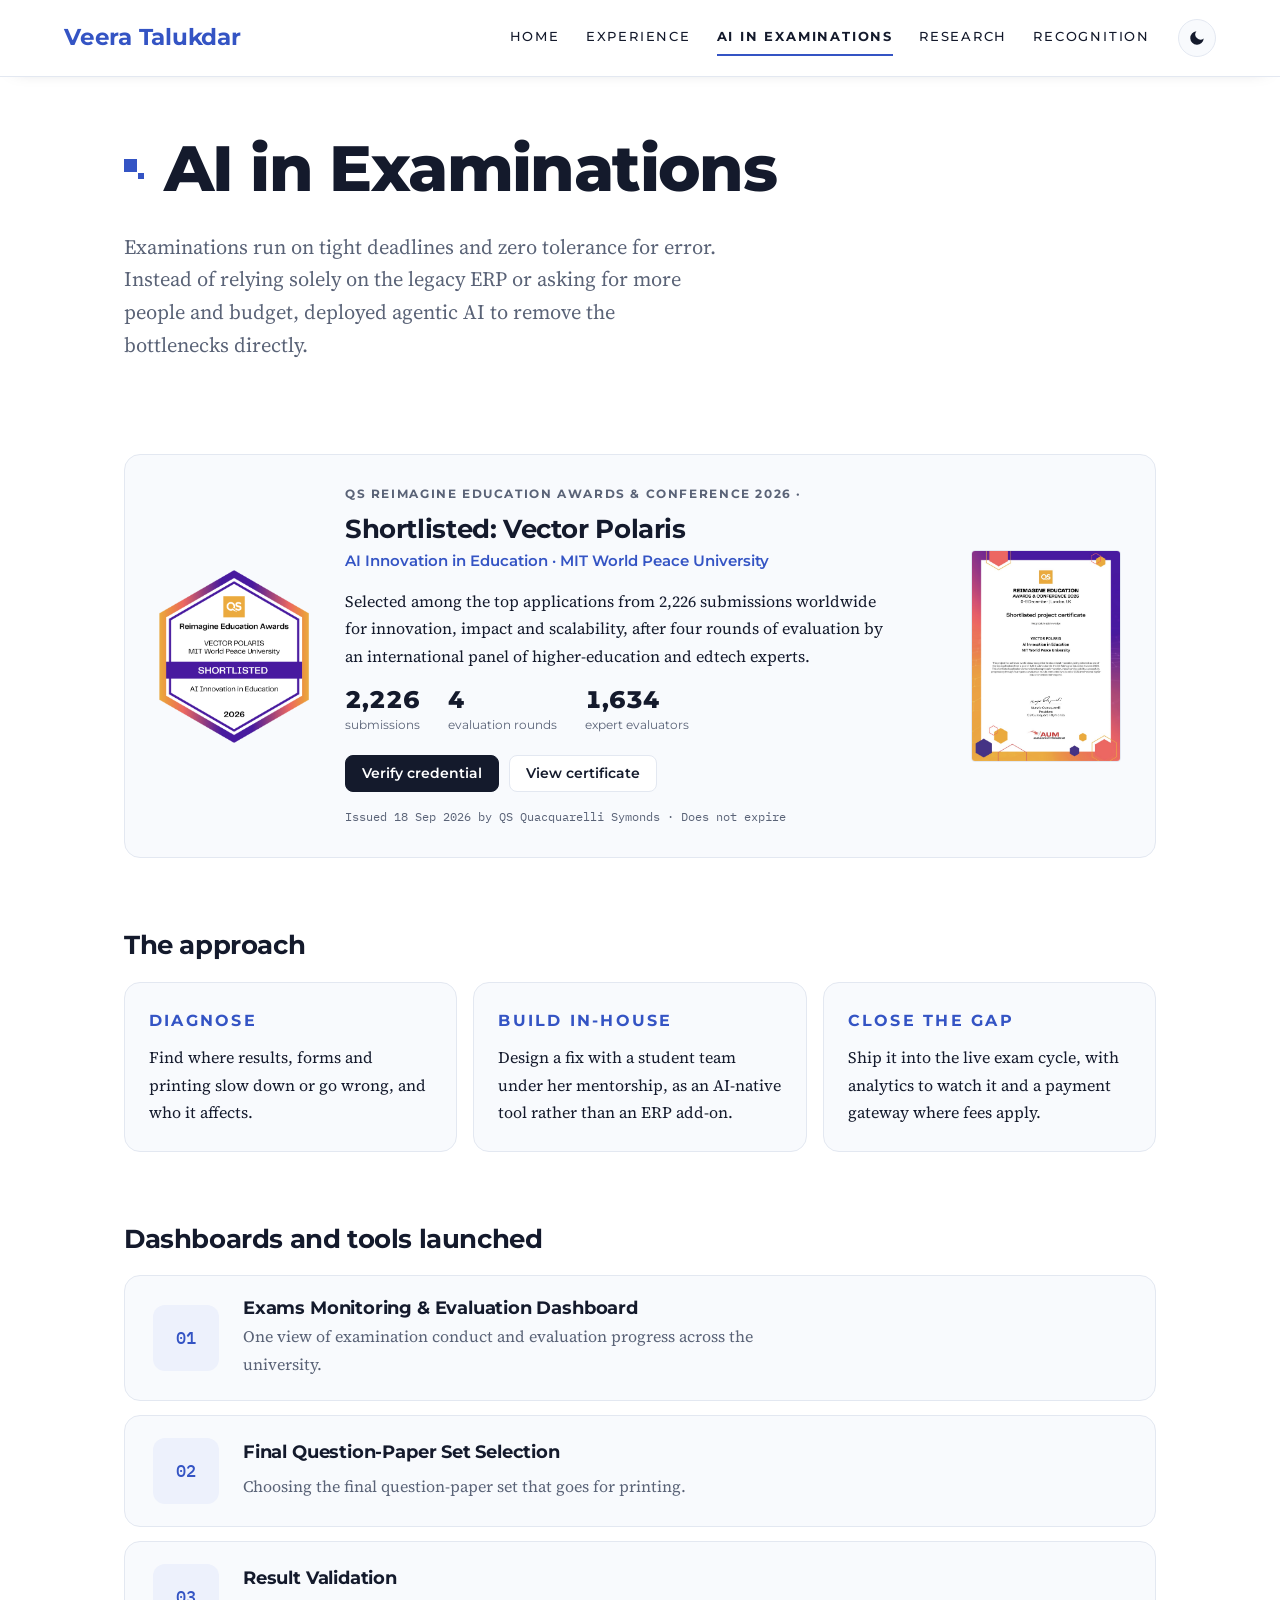
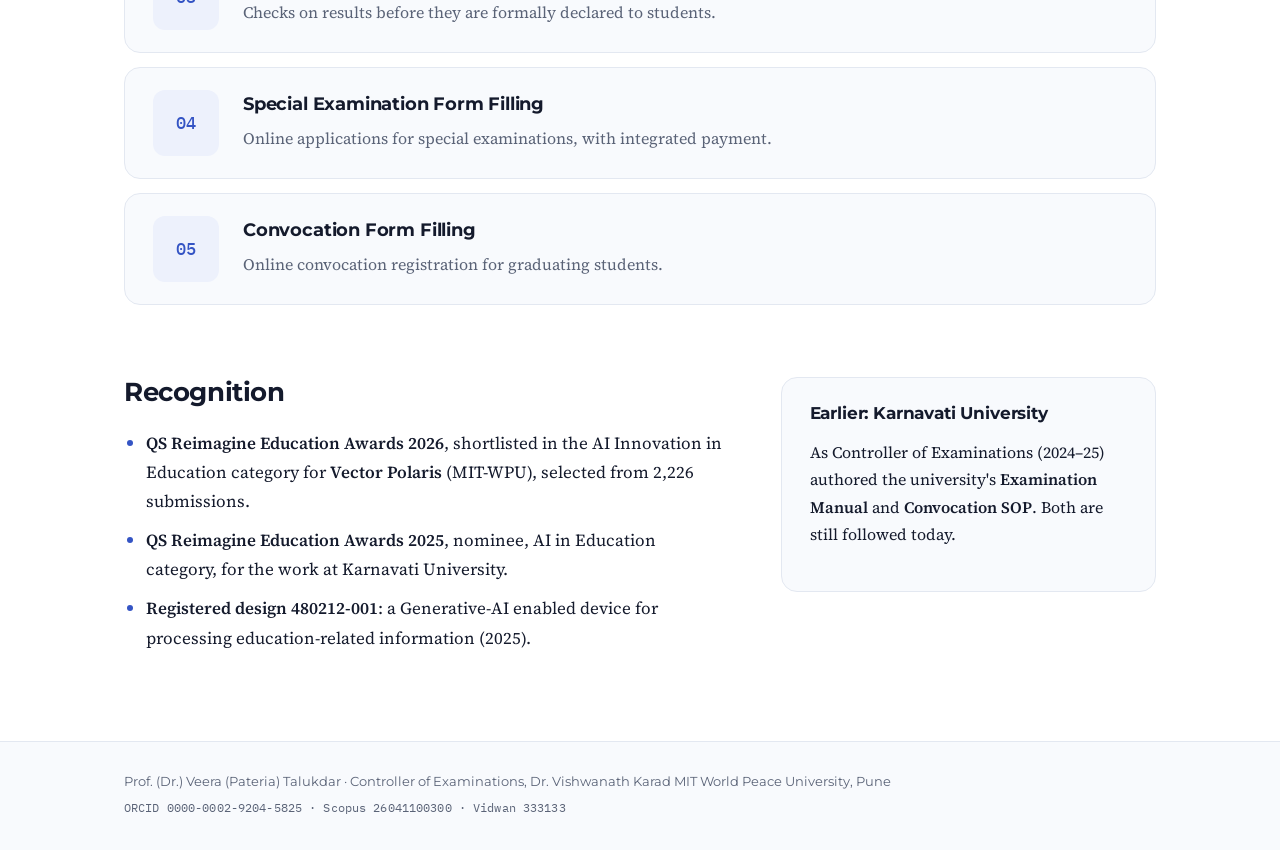
==== commit fa2bfb31: "Update ai-in-examinations.html" ====
--- a/ai-in-examinations.html
+++ b/ai-in-examinations.html
@@ -81,7 +81,7 @@
 <header class="page-head">
   <h1>AI in Examinations</h1>
   <p class="lede">Examinations run on tight deadlines and zero tolerance for error. Instead of relying solely on
-  the legacy ERP or asking for more people and budget, she deployed agentic AI to remove the bottlenecks directly.</p>
+  the legacy ERP or asking for more people and budget,  deployed agentic AI to remove the bottlenecks directly.</p>
 </header>
 
 <section class="credential" aria-labelledby="cred-title">
@@ -164,7 +164,7 @@
   </div>
   <aside class="note">
     <h3>Earlier: Karnavati University</h3>
-    <p>As Controller of Examinations (2024&ndash;25) she authored the university's <b>Examination Manual</b> and
+    <p>As Controller of Examinations (2024&ndash;25)  authored the university's <b>Examination Manual</b> and
     <b>Convocation SOP</b>. Both are still followed today.</p>
   </aside>
 </section>
